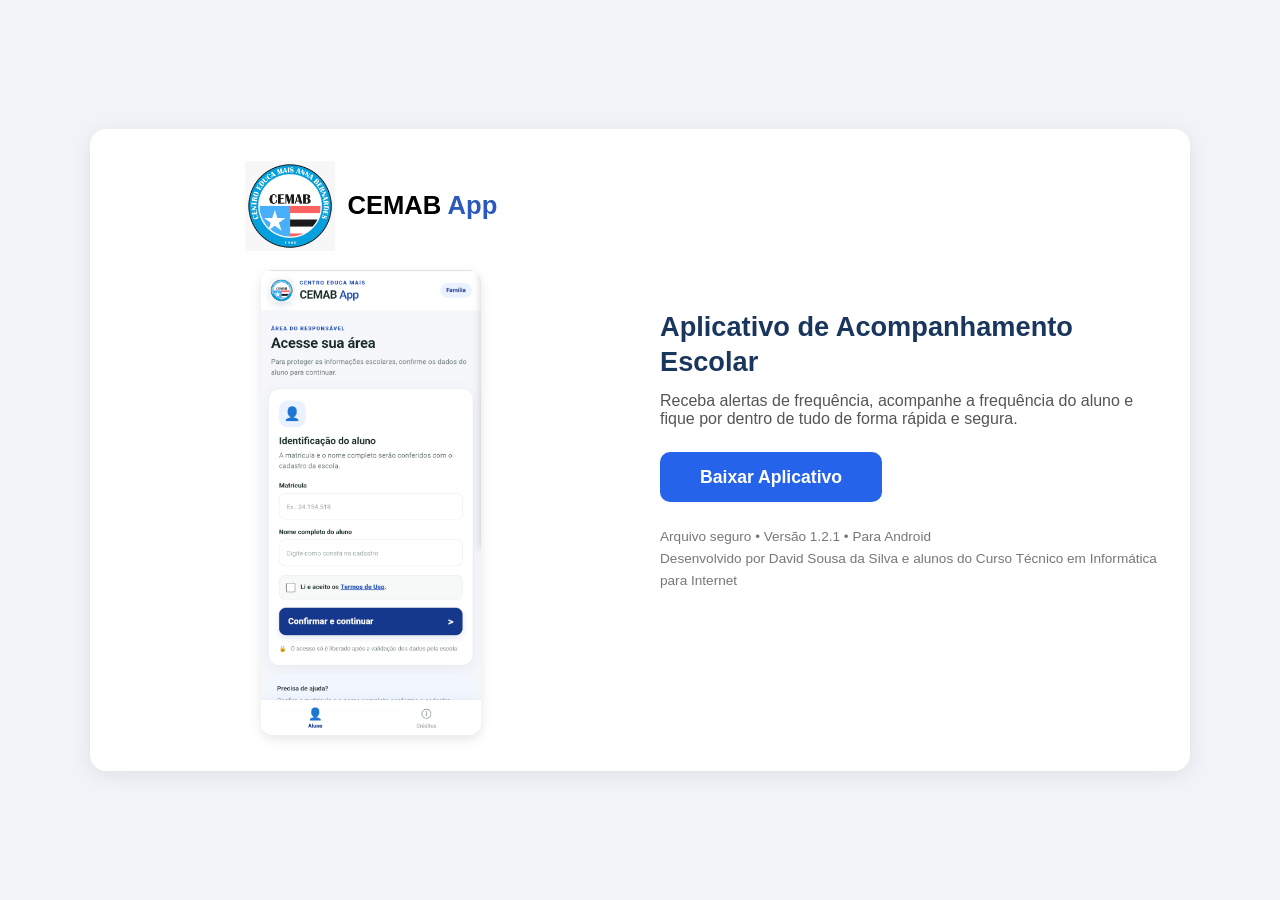
==== index.html @ 4c514bea "Rename inxex.html to index.html" ====
<!DOCTYPE html>
<html lang="pt-BR">

<head>
    <meta charset="UTF-8">
    <meta name="viewport" content="width=device-width, initial-scale=1.0">
    <title>CEMAB App — Baixar Aplicativo</title>
    <link rel="stylesheet" href="style.css">
    <script src="script.js" defer></script>
</head>

<body>
    <div class="container">
        <div class="content-grid">
            <!-- COLUNA ESQUERDA: Logo + Nome CEMAB App + Imagem -->
            <div class="col-image">
                <div class="logo-area">
                    <div class="logo-wrapper">
                        <img src="logo.png" alt="Logo da Escola">
                        <span class="nome-app">CEMAB <span class="app">App</span></span>
                    </div>
                </div>

                <div class="app-banner">
                    <img src="app.png" alt="Tela do aplicativo">
                </div>
            </div>

            <!-- COLUNA DIREITA: Texto + Botão + Info -->
            <div class="col-text">
                <h1>Aplicativo de Acompanhamento Escolar</h1>

                <p class="descricao">
                    Receba alertas de frequência, acompanhe a frequência do aluno e fique por dentro de tudo de forma
                    rápida e segura.
                </p>

                <a href="download/cemabapp.apk" class="btn-download">
                    Baixar Aplicativo
                </a>

                <p class="info">
                    Arquivo seguro • Versão 1.2.1 • Para Android<br>
                    Desenvolvido por David Sousa da Silva e alunos do Curso Técnico em Informática para Internet
                </p>
            </div>
        </div>
    </div>
</body>

</html>
---- style.css ----
* {
    margin: 0;
    padding: 0;
    box-sizing: border-box;
    font-family: Arial, sans-serif;
}

body {
    background-color: #f0f4f8;
    color: #333;
    min-height: 100vh;
    display: flex;
    align-items: center;
    padding: 1rem;
}

.container {
    max-width: 1100px;
    margin: 0 auto;
    background: #fff;
    border-radius: 16px;
    padding: 2rem;
    box-shadow: 0 4px 20px rgba(0, 0, 0, 0.08);
    width: 100%;
}

.content-grid {
    display: grid;
    grid-template-columns: 1fr 1fr;
    gap: 2.5rem;
    align-items: center;
}

/* --- Coluna Esquerda --- */
.col-image {
    text-align: center;
}

.logo-area {
    margin-bottom: 1rem;
}

.logo-wrapper {
    display: flex;
    align-items: center;
    justify-content: center;
    gap: 0.8rem;
}

.logo-area img {
    max-width: 90px;
    height: auto;
}

.nome-app {
    font-size: 1.6rem;
    font-weight: bold;
    color: #000000;
}

.app {
    color: #2B58BC;
}

.app-banner {
    margin-top: 1.2rem;
}

.app-banner img {
    max-width: 220px;
    height: auto;
    border-radius: 12px;
    box-shadow: 0 4px 12px rgba(0, 0, 0, 0.1);
}

/* --- Coluna Direita --- */
.col-text {
    text-align: left;
}

h1 {
    font-size: 1.7rem;
    margin-bottom: 0.8rem;
    color: #1a365d;
    line-height: 1.3;
}

.descricao {
    margin-bottom: 1.5rem;
    color: #555;
    font-size: 1rem;
}

.btn-download {
    display: inline-block;
    background-color: #2563eb;
    color: #fff;
    font-size: 1.1rem;
    font-weight: bold;
    text-decoration: none;
    padding: 0.9rem 2.5rem;
    border-radius: 10px;
    transition: all 0.3s ease;
}

.btn-download:hover {
    background-color: #1d4ed8;
    transform: translateY(-2px);
    box-shadow: 0 6px 15px rgba(37, 99, 235, 0.3);
}

.info {
    margin-top: 1.5rem;
    font-size: 0.85rem;
    color: #777;
    line-height: 1.6;
}

/* --- Responsivo Celular --- */
@media (max-width: 768px) {
    .content-grid {
        grid-template-columns: 1fr;
        gap: 1.5rem;
    }

    .col-text {
        text-align: center;
    }

    .logo-wrapper {
        flex-direction: column;
        gap: 0.5rem;
    }

    .nome-app {
        font-size: 1.4rem;
    }

    .app-banner img {
        max-width: 180px;
    }

    h1 {
        font-size: 1.4rem;
    }

    .btn-download {
        width: 100%;
        max-width: 300px;
    }

    .container {
        padding: 1.5rem;
    }
}
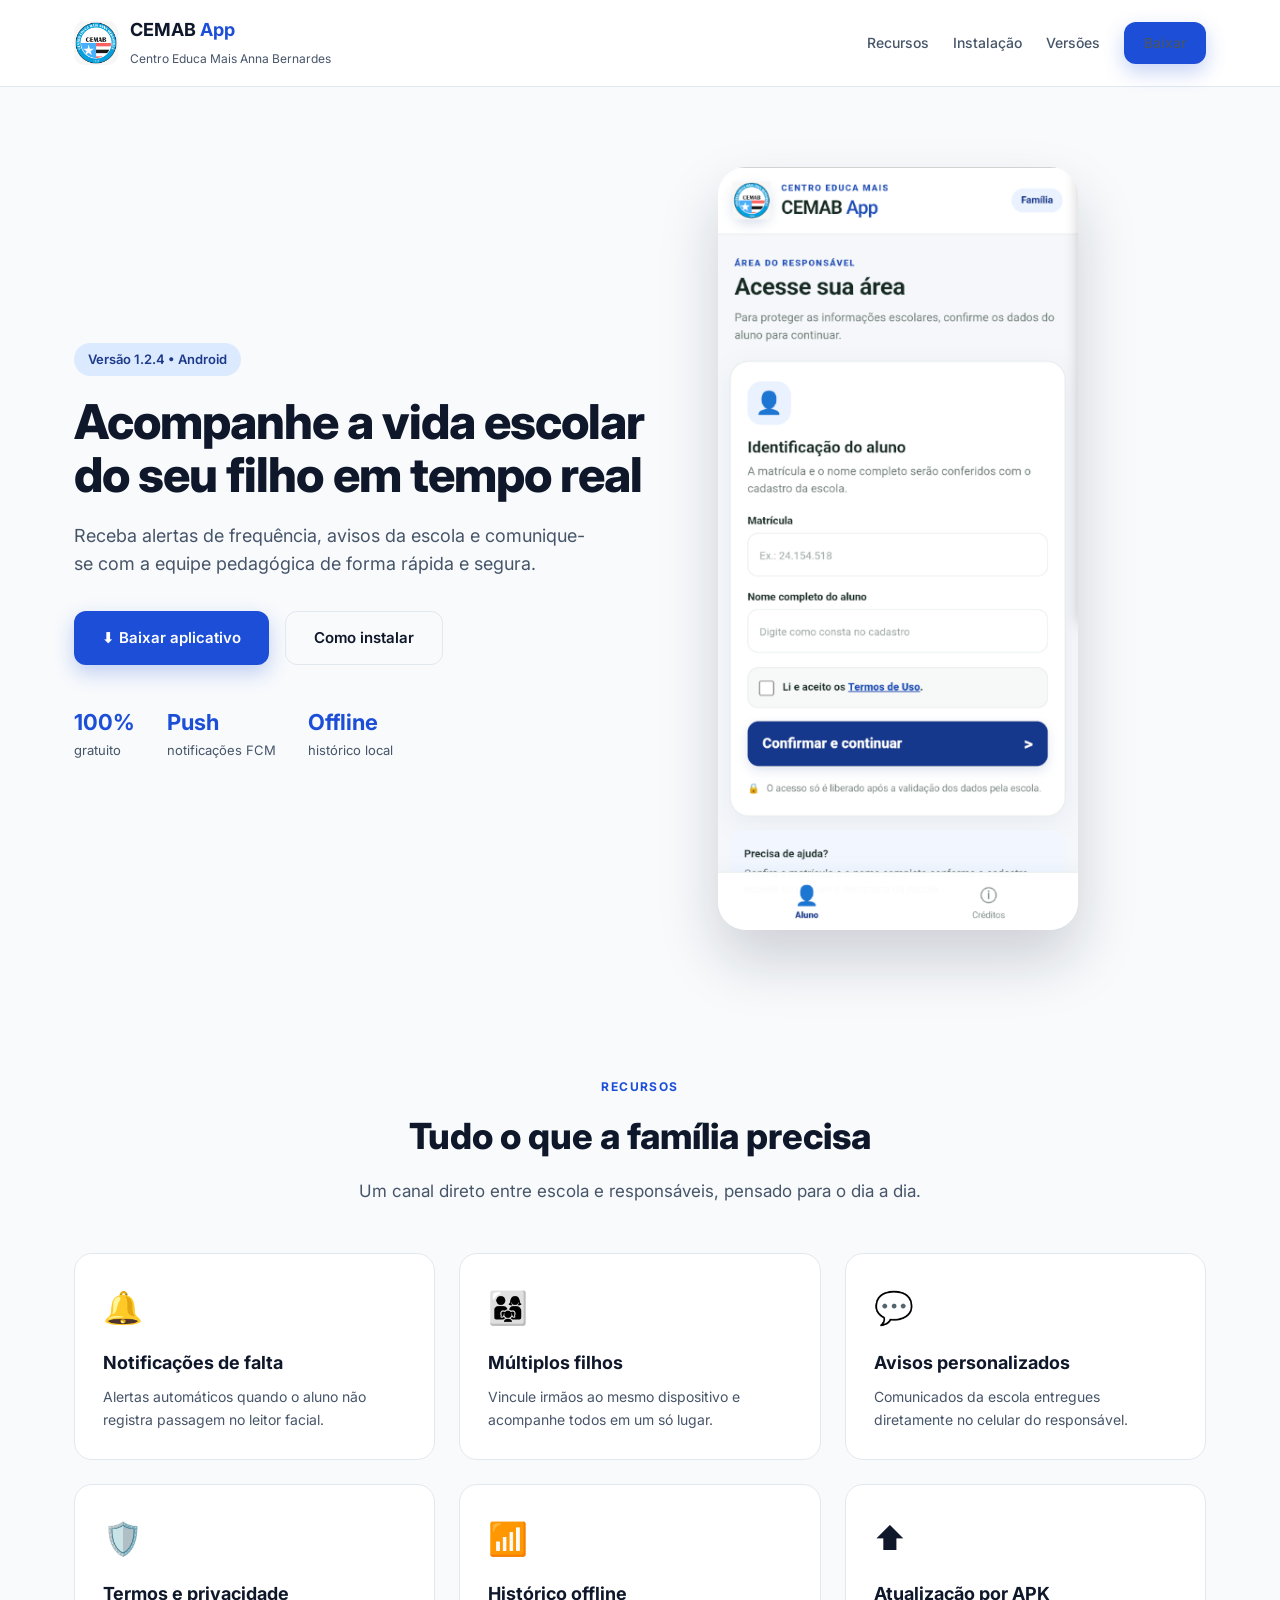
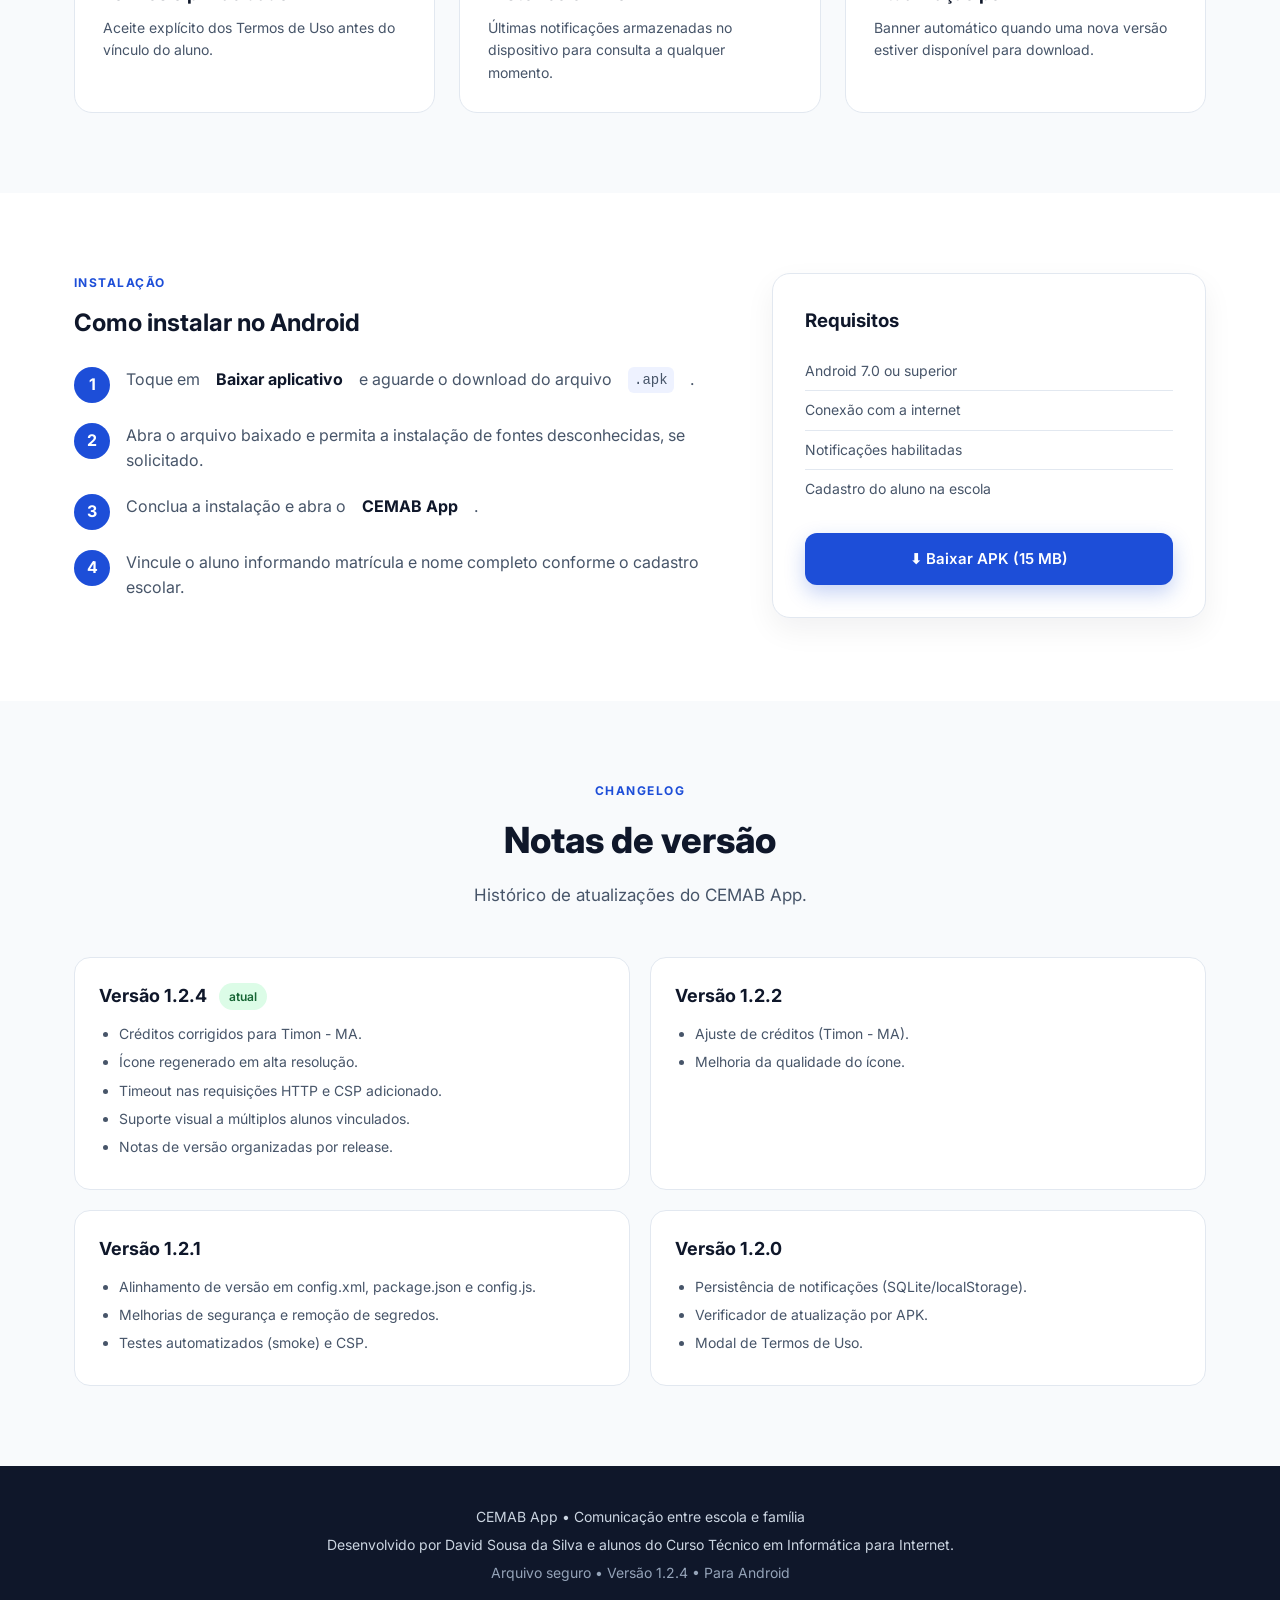
==== commit 02d27d51: "Atualiza o layout e a funcionalidade do CEMAB App, adicionando novos estilos, seções e melhorias no " ====
--- a/index.html
+++ b/index.html
@@ -1,51 +1,178 @@
 <!DOCTYPE html>
 <html lang="pt-BR">
-
 <head>
     <meta charset="UTF-8">
     <meta name="viewport" content="width=device-width, initial-scale=1.0">
-    <title>CEMAB App — Baixar Aplicativo</title>
+    <meta name="description" content="CEMAB App - Aplicativo de acompanhamento escolar do Centro Educa Mais Anna Bernardes.">
+    <title>CEMAB App - Baixar Aplicativo</title>
+    <link rel="preconnect" href="https://fonts.googleapis.com">
+    <link rel="preconnect" href="https://fonts.gstatic.com" crossorigin>
+    <link href="https://fonts.googleapis.com/css2?family=Inter:wght@400;500;600;700;800&display=swap" rel="stylesheet">
     <link rel="stylesheet" href="style.css">
-    <script src="script.js" defer></script>
 </head>
-
 <body>
-    <div class="container">
-        <div class="content-grid">
-            <!-- COLUNA ESQUERDA: Logo + Nome CEMAB App + Imagem -->
-            <div class="col-image">
-                <div class="logo-area">
-                    <div class="logo-wrapper">
-                        <img src="logo.png" alt="Logo da Escola">
-                        <span class="nome-app">CEMAB <span class="app">App</span></span>
-                    </div>
-                </div>
-
-                <div class="app-banner">
-                    <img src="app.png" alt="Tela do aplicativo">
+    <header class="site-header">
+        <div class="container header-inner">
+            <div class="brand">
+                <img src="logo.png" alt="Logo CEMAB">
+                <div>
+                    <strong>CEMAB <span>App</span></strong>
+                    <small>Centro Educa Mais Anna Bernardes</small>
                 </div>
             </div>
+            <nav class="header-nav">
+                <a href="#recursos">Recursos</a>
+                <a href="#instalacao">Instalação</a>
+                <a href="#versoes">Versões</a>
+                <a href="#download" class="btn btn-primary btn-sm">Baixar</a>
+            </nav>
+        </div>
+    </header>
 
-            <!-- COLUNA DIREITA: Texto + Botão + Info -->
-            <div class="col-text">
-                <h1>Aplicativo de Acompanhamento Escolar</h1>
+    <main>
+        <section class="hero">
+            <div class="container hero-grid">
+                <div class="hero-copy">
+                    <span class="badge">Versão 1.2.4 • Android</span>
+                    <h1>Acompanhe a vida escolar do seu filho em tempo real</h1>
+                    <p>Receba alertas de frequência, avisos da escola e comunique-se com a equipe pedagógica de forma rápida e segura.</p>
+                    <div class="hero-actions">
+                        <a href="download/cemabapp.apk" class="btn btn-primary" id="downloadButton">⬇ Baixar aplicativo</a>
+                        <a href="#instalacao" class="btn btn-ghost">Como instalar</a>
+                    </div>
+                    <ul class="hero-stats">
+                        <li><strong>100%</strong><span>gratuito</span></li>
+                        <li><strong>Push</strong><span>notificações FCM</span></li>
+                        <li><strong>Offline</strong><span>histórico local</span></li>
+                    </ul>
+                </div>
+                <div class="hero-image">
+                    <img src="app.png" alt="Tela do aplicativo CEMAB">
+                </div>
+            </div>
+        </section>
 
-                <p class="descricao">
-                    Receba alertas de frequência, acompanhe a frequência do aluno e fique por dentro de tudo de forma
-                    rápida e segura.
-                </p>
+        <section id="recursos" class="section">
+            <div class="container">
+                <div class="section-heading">
+                    <span class="eyebrow">RECURSOS</span>
+                    <h2>Tudo o que a família precisa</h2>
+                    <p>Um canal direto entre escola e responsáveis, pensado para o dia a dia.</p>
+                </div>
+                <div class="features-grid">
+                    <article class="feature-card">
+                        <div class="feature-icon">🔔</div>
+                        <h3>Notificações de falta</h3>
+                        <p>Alertas automáticos quando o aluno não registra passagem no leitor facial.</p>
+                    </article>
+                    <article class="feature-card">
+                        <div class="feature-icon">👨‍👩‍👧</div>
+                        <h3>Múltiplos filhos</h3>
+                        <p>Vincule irmãos ao mesmo dispositivo e acompanhe todos em um só lugar.</p>
+                    </article>
+                    <article class="feature-card">
+                        <div class="feature-icon">💬</div>
+                        <h3>Avisos personalizados</h3>
+                        <p>Comunicados da escola entregues diretamente no celular do responsável.</p>
+                    </article>
+                    <article class="feature-card">
+                        <div class="feature-icon">🛡️</div>
+                        <h3>Termos e privacidade</h3>
+                        <p>Aceite explícito dos Termos de Uso antes do vínculo do aluno.</p>
+                    </article>
+                    <article class="feature-card">
+                        <div class="feature-icon">📶</div>
+                        <h3>Histórico offline</h3>
+                        <p>Últimas notificações armazenadas no dispositivo para consulta a qualquer momento.</p>
+                    </article>
+                    <article class="feature-card">
+                        <div class="feature-icon">⬆</div>
+                        <h3>Atualização por APK</h3>
+                        <p>Banner automático quando uma nova versão estiver disponível para download.</p>
+                    </article>
+                </div>
+            </div>
+        </section>
 
-                <a href="download/cemabapp.apk" class="btn-download">
-                    Baixar Aplicativo
-                </a>
+        <section id="instalacao" class="section section-alt">
+            <div class="container install-grid">
+                <div>
+                    <span class="eyebrow">INSTALAÇÃO</span>
+                    <h2>Como instalar no Android</h2>
+                    <ol class="steps">
+                        <li><span>1</span> Toque em <strong>Baixar aplicativo</strong> e aguarde o download do arquivo <code>.apk</code>.</li>
+                        <li><span>2</span> Abra o arquivo baixado e permita a instalação de fontes desconhecidas, se solicitado.</li>
+                        <li><span>3</span> Conclua a instalação e abra o <strong>CEMAB App</strong>.</li>
+                        <li><span>4</span> Vincule o aluno informando matrícula e nome completo conforme o cadastro escolar.</li>
+                    </ol>
+                </div>
+                <div class="install-card">
+                    <h3>Requisitos</h3>
+                    <ul>
+                        <li>Android 7.0 ou superior</li>
+                        <li>Conexão com a internet</li>
+                        <li>Notificações habilitadas</li>
+                        <li>Cadastro do aluno na escola</li>
+                    </ul>
+                    <a href="download/cemabapp.apk" class="btn btn-primary btn-block">⬇ Baixar APK (15 MB)</a>
+                </div>
+            </div>
+        </section>
 
-                <p class="info">
-                    Arquivo seguro • Versão 1.2.1 • Para Android<br>
-                    Desenvolvido por David Sousa da Silva e alunos do Curso Técnico em Informática para Internet
-                </p>
+        <section id="versoes" class="section">
+            <div class="container">
+                <div class="section-heading">
+                    <span class="eyebrow">CHANGELOG</span>
+                    <h2>Notas de versão</h2>
+                    <p>Histórico de atualizações do CEMAB App.</p>
+                </div>
+                <div class="versions">
+                    <article class="version-card">
+                        <header><h3>Versão 1.2.4</h3><span class="version-tag">atual</span></header>
+                        <ul>
+                            <li>Créditos corrigidos para Timon - MA.</li>
+                            <li>Ícone regenerado em alta resolução.</li>
+                            <li>Timeout nas requisições HTTP e CSP adicionado.</li>
+                            <li>Suporte visual a múltiplos alunos vinculados.</li>
+                            <li>Notas de versão organizadas por release.</li>
+                        </ul>
+                    </article>
+                    <article class="version-card">
+                        <header><h3>Versão 1.2.2</h3></header>
+                        <ul>
+                            <li>Ajuste de créditos (Timon - MA).</li>
+                            <li>Melhoria da qualidade do ícone.</li>
+                        </ul>
+                    </article>
+                    <article class="version-card">
+                        <header><h3>Versão 1.2.1</h3></header>
+                        <ul>
+                            <li>Alinhamento de versão em config.xml, package.json e config.js.</li>
+                            <li>Melhorias de segurança e remoção de segredos.</li>
+                            <li>Testes automatizados (smoke) e CSP.</li>
+                        </ul>
+                    </article>
+                    <article class="version-card">
+                        <header><h3>Versão 1.2.0</h3></header>
+                        <ul>
+                            <li>Persistência de notificações (SQLite/localStorage).</li>
+                            <li>Verificador de atualização por APK.</li>
+                            <li>Modal de Termos de Uso.</li>
+                        </ul>
+                    </article>
+                </div>
             </div>
+        </section>
+    </main>
+
+    <footer class="site-footer">
+        <div class="container footer-inner">
+            <p>CEMAB App • Comunicação entre escola e família</p>
+            <p>Desenvolvido por David Sousa da Silva e alunos do Curso Técnico em Informática para Internet.</p>
+            <p class="footer-small">Arquivo seguro • Versão 1.2.4 • Para Android</p>
         </div>
-    </div>
+    </footer>
+
+    <script src="script.js"></script>
 </body>
-
 </html>
--- a/style.css
+++ b/style.css
@@ -1,155 +1,119 @@
-* {
-    margin: 0;
-    padding: 0;
-    box-sizing: border-box;
-    font-family: Arial, sans-serif;
+:root {
+    --primary: #1d4ed8;
+    --primary-dark: #1e3a8a;
+    --ink: #0f172a;
+    --muted: #475569;
+    --bg: #f8fafc;
+    --card: #ffffff;
+    --line: #e2e8f0;
 }
 
+* { margin: 0; padding: 0; box-sizing: border-box; }
+
 body {
-    background-color: #f0f4f8;
-    color: #333;
-    min-height: 100vh;
-    display: flex;
-    align-items: center;
-    padding: 1rem;
+    font-family: 'Inter', system-ui, -apple-system, sans-serif;
+    background: var(--bg);
+    color: var(--ink);
+    line-height: 1.6;
+    -webkit-font-smoothing: antialiased;
 }
 
-.container {
-    max-width: 1100px;
-    margin: 0 auto;
-    background: #fff;
-    border-radius: 16px;
-    padding: 2rem;
-    box-shadow: 0 4px 20px rgba(0, 0, 0, 0.08);
-    width: 100%;
+.container { max-width: 1180px; margin: 0 auto; padding: 0 24px; }
+
+/* Header */
+.site-header {
+    position: sticky; top: 0; z-index: 50;
+    background: rgba(255,255,255,0.9); backdrop-filter: blur(12px);
+    border-bottom: 1px solid var(--line);
 }
+.header-inner { display: flex; align-items: center; justify-content: space-between; padding: 16px 24px; }
+.brand { display: flex; align-items: center; gap: 12px; }
+.brand img { width: 44px; height: 44px; border-radius: 10px; }
+.brand strong { font-size: 18px; display: block; }
+.brand strong span { color: var(--primary); }
+.brand small { font-size: 12px; color: var(--muted); }
+.header-nav { display: flex; align-items: center; gap: 24px; }
+.header-nav a { text-decoration: none; color: var(--muted); font-weight: 500; font-size: 14px; transition: color .2s; }
+.header-nav a:hover { color: var(--primary); }
 
-.content-grid {
-    display: grid;
-    grid-template-columns: 1fr 1fr;
-    gap: 2.5rem;
-    align-items: center;
+/* Buttons */
+.btn { display: inline-flex; align-items: center; justify-content: center; gap: 8px; padding: 14px 28px; border-radius: 12px; font-weight: 600; font-size: 15px; text-decoration: none; border: none; cursor: pointer; transition: all .2s ease; }
+.btn-primary { background: var(--primary); color: #fff; box-shadow: 0 8px 20px rgba(29,78,216,.25); }
+.btn-primary:hover { background: var(--primary-dark); transform: translateY(-2px); }
+.btn-ghost { background: transparent; color: var(--ink); border: 1px solid var(--line); }
+.btn-ghost:hover { border-color: var(--primary); color: var(--primary); }
+.btn-sm { padding: 10px 20px; font-size: 14px; }
+.btn-block { width: 100%; }
+
+/* Hero */
+.hero { padding: 80px 0 60px; }
+.hero-grid { display: grid; grid-template-columns: 1.1fr 0.9fr; gap: 48px; align-items: center; }
+.badge { display: inline-block; background: #dbeafe; color: var(--primary-dark); padding: 6px 14px; border-radius: 999px; font-size: 13px; font-weight: 600; margin-bottom: 20px; }
+.hero h1 { font-size: 48px; line-height: 1.1; font-weight: 800; letter-spacing: -0.02em; margin-bottom: 20px; }
+.hero p { font-size: 18px; color: var(--muted); margin-bottom: 32px; max-width: 520px; }
+.hero-actions { display: flex; gap: 16px; flex-wrap: wrap; }
+.hero-stats { display: flex; gap: 32px; margin-top: 40px; list-style: none; }
+.hero-stats li { display: flex; flex-direction: column; }
+.hero-stats strong { font-size: 22px; color: var(--primary); }
+.hero-stats span { font-size: 13px; color: var(--muted); }
+.hero-image img { width: 100%; max-width: 360px; border-radius: 28px; box-shadow: 0 30px 60px rgba(15,23,42,.18); }
+
+/* Sections */
+.section { padding: 80px 0; }
+.section-alt { background: #fff; }
+.section-heading { text-align: center; margin-bottom: 48px; }
+.eyebrow { display: block; font-size: 12px; font-weight: 700; letter-spacing: .12em; color: var(--primary); margin-bottom: 12px; }
+.section-heading h2 { font-size: 36px; font-weight: 800; margin-bottom: 12px; }
+.section-heading p { color: var(--muted); font-size: 17px; }
+
+/* Features */
+.features-grid { display: grid; grid-template-columns: repeat(3,1fr); gap: 24px; }
+.feature-card { background: var(--card); border: 1px solid var(--line); border-radius: 18px; padding: 28px; transition: transform .2s, box-shadow .2s; }
+.feature-card:hover { transform: translateY(-4px); box-shadow: 0 12px 30px rgba(15,23,42,.08); }
+.feature-icon { font-size: 32px; margin-bottom: 16px; }
+.feature-card h3 { font-size: 18px; margin-bottom: 8px; }
+.feature-card p { color: var(--muted); font-size: 14px; }
+
+/* Install */
+.install-grid { display: grid; grid-template-columns: 1.2fr 0.8fr; gap: 48px; align-items: start; }
+.steps { list-style: none; margin-top: 24px; }
+.steps li { display: flex; gap: 16px; margin-bottom: 20px; align-items: flex-start; }
+.steps li span { flex-shrink: 0; width: 36px; height: 36px; border-radius: 50%; background: var(--primary); color: #fff; display: grid; place-items: center; font-weight: 700; }
+.steps li { font-size: 16px; color: var(--muted); }
+.steps strong { color: var(--ink); }
+.steps code { background: #eef2ff; padding: 2px 6px; border-radius: 6px; font-size: 14px; }
+.install-card { background: var(--card); border: 1px solid var(--line); border-radius: 18px; padding: 32px; box-shadow: 0 12px 30px rgba(15,23,42,.06); }
+.install-card h3 { margin-bottom: 16px; }
+.install-card ul { list-style: none; margin-bottom: 24px; }
+.install-card li { padding: 8px 0; border-bottom: 1px solid var(--line); font-size: 14px; color: var(--muted); }
+.install-card li:last-child { border-bottom: none; }
+
+/* Versions */
+.versions { display: grid; grid-template-columns: repeat(2,1fr); gap: 20px; }
+.version-card { background: var(--card); border: 1px solid var(--line); border-radius: 16px; padding: 24px; }
+.version-card header { display: flex; align-items: center; gap: 12px; margin-bottom: 12px; }
+.version-card h3 { font-size: 18px; }
+.version-tag { background: #dcfce7; color: #166534; padding: 4px 10px; border-radius: 999px; font-size: 12px; font-weight: 600; }
+.version-card ul { list-style: disc; padding-left: 20px; color: var(--muted); font-size: 14px; }
+.version-card li { margin-bottom: 6px; }
+
+/* Footer */
+.site-footer { background: var(--ink); color: #cbd5e1; padding: 40px 0; text-align: center; }
+.footer-inner p { margin-bottom: 6px; font-size: 14px; }
+.footer-small { font-size: 12px; color: #94a3b8; }
+
+/* Responsive */
+@media (max-width: 900px) {
+    .hero-grid { grid-template-columns: 1fr; text-align: center; }
+    .hero p { margin-left: auto; margin-right: auto; }
+    .hero-actions { justify-content: center; }
+    .hero-stats { justify-content: center; }
+    .features-grid { grid-template-columns: 1fr 1fr; }
+    .install-grid { grid-template-columns: 1fr; }
+    .versions { grid-template-columns: 1fr; }
 }
-
-/* --- Coluna Esquerda --- */
-.col-image {
-    text-align: center;
+@media (max-width: 600px) {
+    .hero h1 { font-size: 34px; }
+    .features-grid { grid-template-columns: 1fr; }
+    .header-nav a:not(.btn) { display: none; }
 }
-
-.logo-area {
-    margin-bottom: 1rem;
-}
-
-.logo-wrapper {
-    display: flex;
-    align-items: center;
-    justify-content: center;
-    gap: 0.8rem;
-}
-
-.logo-area img {
-    max-width: 90px;
-    height: auto;
-}
-
-.nome-app {
-    font-size: 1.6rem;
-    font-weight: bold;
-    color: #000000;
-}
-
-.app {
-    color: #2B58BC;
-}
-
-.app-banner {
-    margin-top: 1.2rem;
-}
-
-.app-banner img {
-    max-width: 220px;
-    height: auto;
-    border-radius: 12px;
-    box-shadow: 0 4px 12px rgba(0, 0, 0, 0.1);
-}
-
-/* --- Coluna Direita --- */
-.col-text {
-    text-align: left;
-}
-
-h1 {
-    font-size: 1.7rem;
-    margin-bottom: 0.8rem;
-    color: #1a365d;
-    line-height: 1.3;
-}
-
-.descricao {
-    margin-bottom: 1.5rem;
-    color: #555;
-    font-size: 1rem;
-}
-
-.btn-download {
-    display: inline-block;
-    background-color: #2563eb;
-    color: #fff;
-    font-size: 1.1rem;
-    font-weight: bold;
-    text-decoration: none;
-    padding: 0.9rem 2.5rem;
-    border-radius: 10px;
-    transition: all 0.3s ease;
-}
-
-.btn-download:hover {
-    background-color: #1d4ed8;
-    transform: translateY(-2px);
-    box-shadow: 0 6px 15px rgba(37, 99, 235, 0.3);
-}
-
-.info {
-    margin-top: 1.5rem;
-    font-size: 0.85rem;
-    color: #777;
-    line-height: 1.6;
-}
-
-/* --- Responsivo Celular --- */
-@media (max-width: 768px) {
-    .content-grid {
-        grid-template-columns: 1fr;
-        gap: 1.5rem;
-    }
-
-    .col-text {
-        text-align: center;
-    }
-
-    .logo-wrapper {
-        flex-direction: column;
-        gap: 0.5rem;
-    }
-
-    .nome-app {
-        font-size: 1.4rem;
-    }
-
-    .app-banner img {
-        max-width: 180px;
-    }
-
-    h1 {
-        font-size: 1.4rem;
-    }
-
-    .btn-download {
-        width: 100%;
-        max-width: 300px;
-    }
-
-    .container {
-        padding: 1.5rem;
-    }
-}
